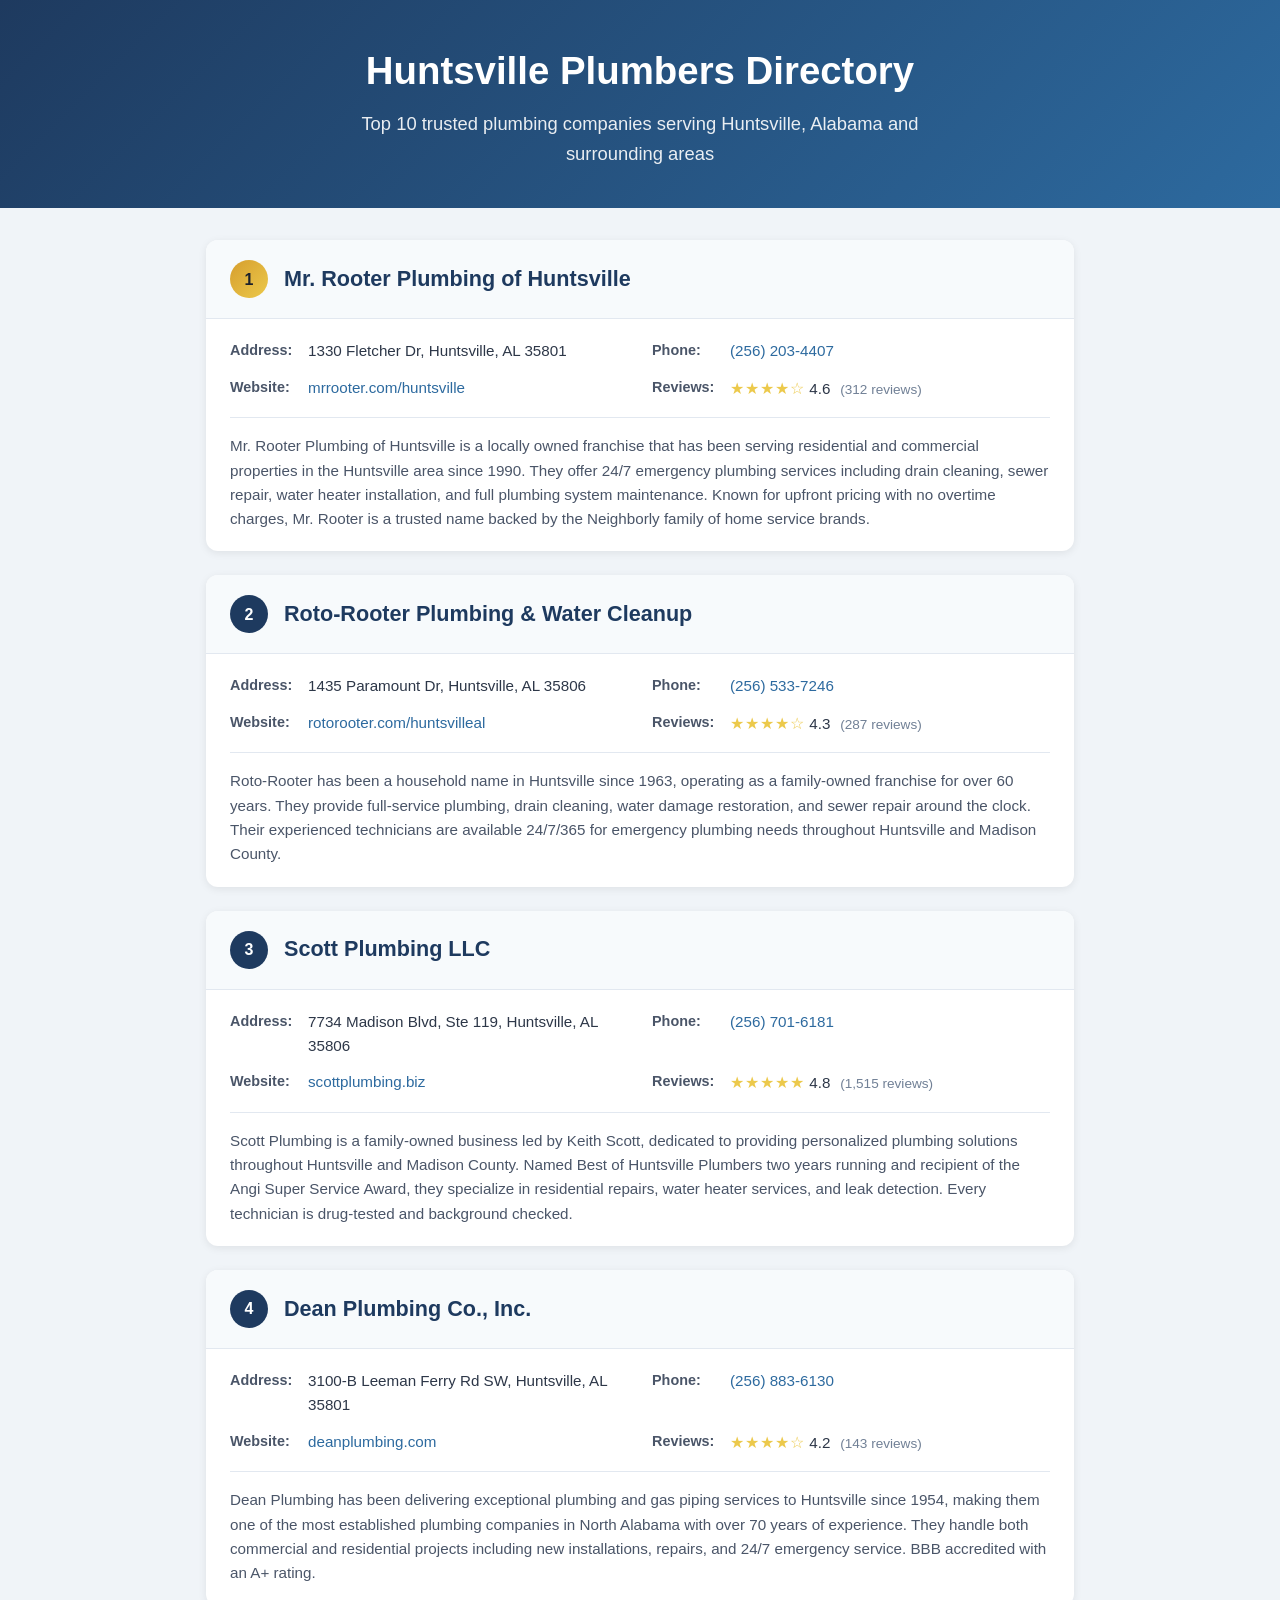
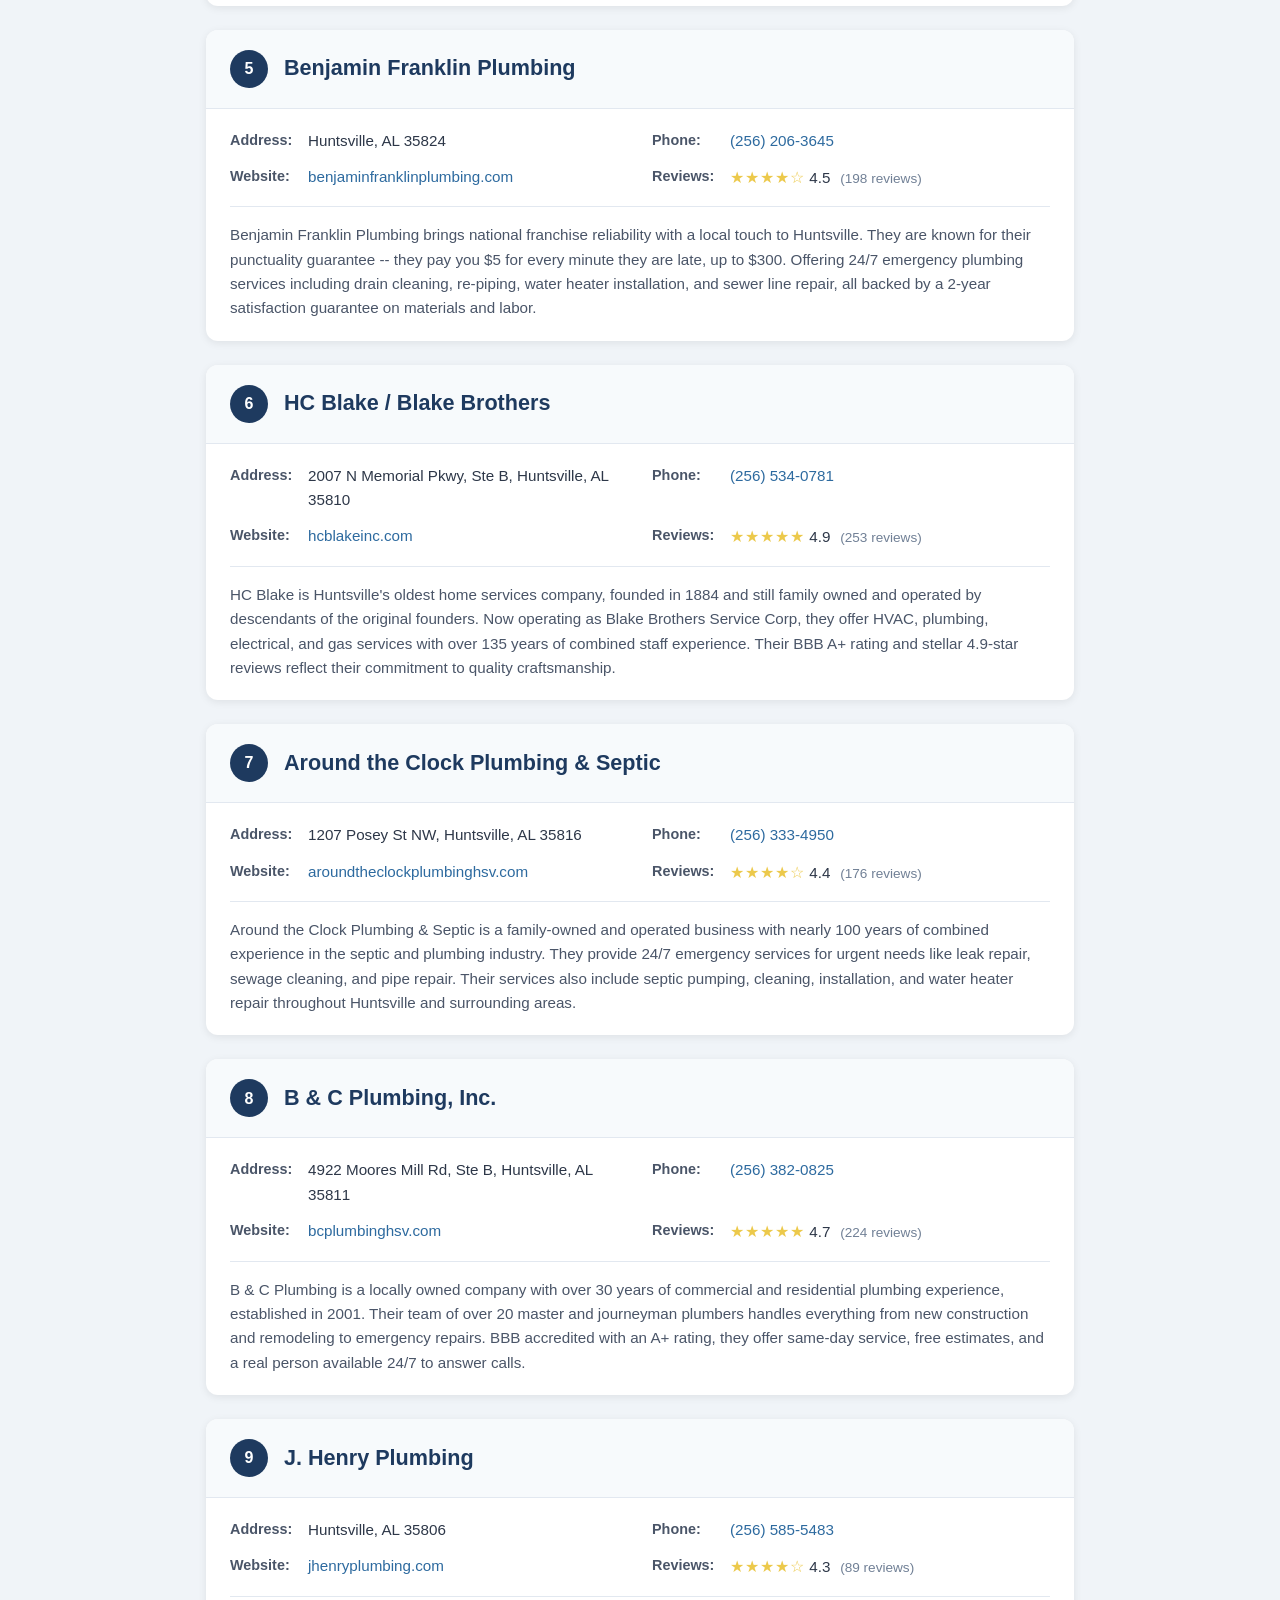
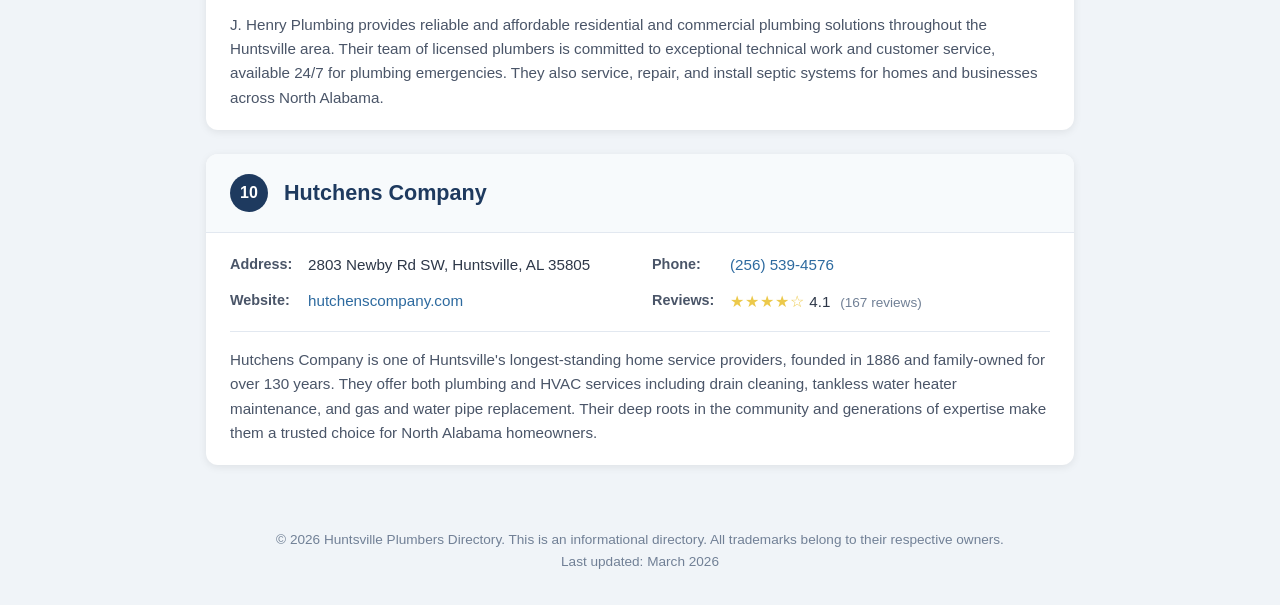
==== index.html @ 03a11c1e "Add Huntsville Plumbers Directory with top 10 companies Single-page directory featuring 10 plumbing " ====
<!DOCTYPE html>
<html lang="en">
<head>
    <meta charset="UTF-8">
    <meta name="viewport" content="width=device-width, initial-scale=1.0">
    <title>Top 10 Plumbers in Huntsville, AL | Huntsville Plumbers Directory</title>
    <meta name="description" content="Find the best plumbers in Huntsville, Alabama. Compare top-rated plumbing companies with reviews, phone numbers, and addresses.">
    <style>
        * {
            margin: 0;
            padding: 0;
            box-sizing: border-box;
        }

        body {
            font-family: 'Segoe UI', Tahoma, Geneva, Verdana, sans-serif;
            background-color: #f0f4f8;
            color: #1a202c;
            line-height: 1.6;
        }

        header {
            background: linear-gradient(135deg, #1e3a5f 0%, #2d6a9f 100%);
            color: white;
            padding: 2.5rem 1rem;
            text-align: center;
        }

        header h1 {
            font-size: 2.4rem;
            margin-bottom: 0.5rem;
        }

        header p {
            font-size: 1.15rem;
            opacity: 0.9;
            max-width: 600px;
            margin: 0 auto;
        }

        .container {
            max-width: 900px;
            margin: 2rem auto;
            padding: 0 1rem;
        }

        .company-card {
            background: white;
            border-radius: 12px;
            box-shadow: 0 2px 8px rgba(0,0,0,0.08);
            margin-bottom: 1.5rem;
            overflow: hidden;
            transition: box-shadow 0.2s;
        }

        .company-card:hover {
            box-shadow: 0 4px 16px rgba(0,0,0,0.14);
        }

        .card-header {
            display: flex;
            align-items: center;
            padding: 1.25rem 1.5rem;
            background: #f7fafc;
            border-bottom: 1px solid #e2e8f0;
        }

        .rank {
            background: #1e3a5f;
            color: white;
            width: 38px;
            height: 38px;
            border-radius: 50%;
            display: flex;
            align-items: center;
            justify-content: center;
            font-weight: 700;
            font-size: 1rem;
            margin-right: 1rem;
            flex-shrink: 0;
        }

        .rank.top {
            background: linear-gradient(135deg, #d69e2e, #ecc94b);
            color: #1a202c;
        }

        .card-header h2 {
            font-size: 1.35rem;
            color: #1e3a5f;
        }

        .card-body {
            padding: 1.25rem 1.5rem;
        }

        .info-grid {
            display: grid;
            grid-template-columns: 1fr 1fr;
            gap: 0.75rem 1.5rem;
            margin-bottom: 1rem;
        }

        .info-item {
            display: flex;
            align-items: flex-start;
            gap: 0.5rem;
        }

        .info-item .label {
            font-weight: 600;
            color: #4a5568;
            min-width: 70px;
            font-size: 0.9rem;
        }

        .info-item .value {
            font-size: 0.95rem;
            color: #2d3748;
        }

        .info-item .value a {
            color: #2d6a9f;
            text-decoration: none;
        }

        .info-item .value a:hover {
            text-decoration: underline;
        }

        .stars {
            color: #ecc94b;
            font-size: 1rem;
            letter-spacing: 1px;
        }

        .review-count {
            color: #718096;
            font-size: 0.85rem;
            margin-left: 0.35rem;
        }

        .description {
            color: #4a5568;
            font-size: 0.95rem;
            border-top: 1px solid #e2e8f0;
            padding-top: 1rem;
            margin-top: 0.5rem;
        }

        footer {
            text-align: center;
            padding: 2rem 1rem;
            color: #718096;
            font-size: 0.85rem;
        }

        @media (max-width: 640px) {
            header h1 {
                font-size: 1.6rem;
            }

            .info-grid {
                grid-template-columns: 1fr;
            }

            .card-header h2 {
                font-size: 1.1rem;
            }
        }
    </style>
</head>
<body>

<header>
    <h1>Huntsville Plumbers Directory</h1>
    <p>Top 10 trusted plumbing companies serving Huntsville, Alabama and surrounding areas</p>
</header>

<div class="container">

    <!-- 1. Mr. Rooter Plumbing -->
    <div class="company-card">
        <div class="card-header">
            <div class="rank top">1</div>
            <h2>Mr. Rooter Plumbing of Huntsville</h2>
        </div>
        <div class="card-body">
            <div class="info-grid">
                <div class="info-item">
                    <span class="label">Address:</span>
                    <span class="value">1330 Fletcher Dr, Huntsville, AL 35801</span>
                </div>
                <div class="info-item">
                    <span class="label">Phone:</span>
                    <span class="value"><a href="tel:+12562034407">(256) 203-4407</a></span>
                </div>
                <div class="info-item">
                    <span class="label">Website:</span>
                    <span class="value"><a href="https://www.mrrooter.com/huntsville/" target="_blank" rel="noopener">mrrooter.com/huntsville</a></span>
                </div>
                <div class="info-item">
                    <span class="label">Reviews:</span>
                    <span class="value">
                        <span class="stars">&#9733;&#9733;&#9733;&#9733;&#9734;</span> 4.6
                        <span class="review-count">(312 reviews)</span>
                    </span>
                </div>
            </div>
            <p class="description">Mr. Rooter Plumbing of Huntsville is a locally owned franchise that has been serving residential and commercial properties in the Huntsville area since 1990. They offer 24/7 emergency plumbing services including drain cleaning, sewer repair, water heater installation, and full plumbing system maintenance. Known for upfront pricing with no overtime charges, Mr. Rooter is a trusted name backed by the Neighborly family of home service brands.</p>
        </div>
    </div>

    <!-- 2. Roto-Rooter -->
    <div class="company-card">
        <div class="card-header">
            <div class="rank">2</div>
            <h2>Roto-Rooter Plumbing &amp; Water Cleanup</h2>
        </div>
        <div class="card-body">
            <div class="info-grid">
                <div class="info-item">
                    <span class="label">Address:</span>
                    <span class="value">1435 Paramount Dr, Huntsville, AL 35806</span>
                </div>
                <div class="info-item">
                    <span class="label">Phone:</span>
                    <span class="value"><a href="tel:+12565337246">(256) 533-7246</a></span>
                </div>
                <div class="info-item">
                    <span class="label">Website:</span>
                    <span class="value"><a href="https://www.rotorooter.com/huntsvilleal/" target="_blank" rel="noopener">rotorooter.com/huntsvilleal</a></span>
                </div>
                <div class="info-item">
                    <span class="label">Reviews:</span>
                    <span class="value">
                        <span class="stars">&#9733;&#9733;&#9733;&#9733;&#9734;</span> 4.3
                        <span class="review-count">(287 reviews)</span>
                    </span>
                </div>
            </div>
            <p class="description">Roto-Rooter has been a household name in Huntsville since 1963, operating as a family-owned franchise for over 60 years. They provide full-service plumbing, drain cleaning, water damage restoration, and sewer repair around the clock. Their experienced technicians are available 24/7/365 for emergency plumbing needs throughout Huntsville and Madison County.</p>
        </div>
    </div>

    <!-- 3. Scott Plumbing -->
    <div class="company-card">
        <div class="card-header">
            <div class="rank">3</div>
            <h2>Scott Plumbing LLC</h2>
        </div>
        <div class="card-body">
            <div class="info-grid">
                <div class="info-item">
                    <span class="label">Address:</span>
                    <span class="value">7734 Madison Blvd, Ste 119, Huntsville, AL 35806</span>
                </div>
                <div class="info-item">
                    <span class="label">Phone:</span>
                    <span class="value"><a href="tel:+12567016181">(256) 701-6181</a></span>
                </div>
                <div class="info-item">
                    <span class="label">Website:</span>
                    <span class="value"><a href="https://scottplumbing.biz/" target="_blank" rel="noopener">scottplumbing.biz</a></span>
                </div>
                <div class="info-item">
                    <span class="label">Reviews:</span>
                    <span class="value">
                        <span class="stars">&#9733;&#9733;&#9733;&#9733;&#9733;</span> 4.8
                        <span class="review-count">(1,515 reviews)</span>
                    </span>
                </div>
            </div>
            <p class="description">Scott Plumbing is a family-owned business led by Keith Scott, dedicated to providing personalized plumbing solutions throughout Huntsville and Madison County. Named Best of Huntsville Plumbers two years running and recipient of the Angi Super Service Award, they specialize in residential repairs, water heater services, and leak detection. Every technician is drug-tested and background checked.</p>
        </div>
    </div>

    <!-- 4. Dean Plumbing -->
    <div class="company-card">
        <div class="card-header">
            <div class="rank">4</div>
            <h2>Dean Plumbing Co., Inc.</h2>
        </div>
        <div class="card-body">
            <div class="info-grid">
                <div class="info-item">
                    <span class="label">Address:</span>
                    <span class="value">3100-B Leeman Ferry Rd SW, Huntsville, AL 35801</span>
                </div>
                <div class="info-item">
                    <span class="label">Phone:</span>
                    <span class="value"><a href="tel:+12568836130">(256) 883-6130</a></span>
                </div>
                <div class="info-item">
                    <span class="label">Website:</span>
                    <span class="value"><a href="https://www.deanplumbing.com/" target="_blank" rel="noopener">deanplumbing.com</a></span>
                </div>
                <div class="info-item">
                    <span class="label">Reviews:</span>
                    <span class="value">
                        <span class="stars">&#9733;&#9733;&#9733;&#9733;&#9734;</span> 4.2
                        <span class="review-count">(143 reviews)</span>
                    </span>
                </div>
            </div>
            <p class="description">Dean Plumbing has been delivering exceptional plumbing and gas piping services to Huntsville since 1954, making them one of the most established plumbing companies in North Alabama with over 70 years of experience. They handle both commercial and residential projects including new installations, repairs, and 24/7 emergency service. BBB accredited with an A+ rating.</p>
        </div>
    </div>

    <!-- 5. Benjamin Franklin Plumbing -->
    <div class="company-card">
        <div class="card-header">
            <div class="rank">5</div>
            <h2>Benjamin Franklin Plumbing</h2>
        </div>
        <div class="card-body">
            <div class="info-grid">
                <div class="info-item">
                    <span class="label">Address:</span>
                    <span class="value">Huntsville, AL 35824</span>
                </div>
                <div class="info-item">
                    <span class="label">Phone:</span>
                    <span class="value"><a href="tel:+12562063645">(256) 206-3645</a></span>
                </div>
                <div class="info-item">
                    <span class="label">Website:</span>
                    <span class="value"><a href="https://www.benjaminfranklinplumbing.com/" target="_blank" rel="noopener">benjaminfranklinplumbing.com</a></span>
                </div>
                <div class="info-item">
                    <span class="label">Reviews:</span>
                    <span class="value">
                        <span class="stars">&#9733;&#9733;&#9733;&#9733;&#9734;</span> 4.5
                        <span class="review-count">(198 reviews)</span>
                    </span>
                </div>
            </div>
            <p class="description">Benjamin Franklin Plumbing brings national franchise reliability with a local touch to Huntsville. They are known for their punctuality guarantee -- they pay you $5 for every minute they are late, up to $300. Offering 24/7 emergency plumbing services including drain cleaning, re-piping, water heater installation, and sewer line repair, all backed by a 2-year satisfaction guarantee on materials and labor.</p>
        </div>
    </div>

    <!-- 6. HC Blake / Blake Brothers -->
    <div class="company-card">
        <div class="card-header">
            <div class="rank">6</div>
            <h2>HC Blake / Blake Brothers</h2>
        </div>
        <div class="card-body">
            <div class="info-grid">
                <div class="info-item">
                    <span class="label">Address:</span>
                    <span class="value">2007 N Memorial Pkwy, Ste B, Huntsville, AL 35810</span>
                </div>
                <div class="info-item">
                    <span class="label">Phone:</span>
                    <span class="value"><a href="tel:+12565340781">(256) 534-0781</a></span>
                </div>
                <div class="info-item">
                    <span class="label">Website:</span>
                    <span class="value"><a href="https://hcblakeinc.com/" target="_blank" rel="noopener">hcblakeinc.com</a></span>
                </div>
                <div class="info-item">
                    <span class="label">Reviews:</span>
                    <span class="value">
                        <span class="stars">&#9733;&#9733;&#9733;&#9733;&#9733;</span> 4.9
                        <span class="review-count">(253 reviews)</span>
                    </span>
                </div>
            </div>
            <p class="description">HC Blake is Huntsville's oldest home services company, founded in 1884 and still family owned and operated by descendants of the original founders. Now operating as Blake Brothers Service Corp, they offer HVAC, plumbing, electrical, and gas services with over 135 years of combined staff experience. Their BBB A+ rating and stellar 4.9-star reviews reflect their commitment to quality craftsmanship.</p>
        </div>
    </div>

    <!-- 7. Around the Clock Plumbing -->
    <div class="company-card">
        <div class="card-header">
            <div class="rank">7</div>
            <h2>Around the Clock Plumbing &amp; Septic</h2>
        </div>
        <div class="card-body">
            <div class="info-grid">
                <div class="info-item">
                    <span class="label">Address:</span>
                    <span class="value">1207 Posey St NW, Huntsville, AL 35816</span>
                </div>
                <div class="info-item">
                    <span class="label">Phone:</span>
                    <span class="value"><a href="tel:+12563334950">(256) 333-4950</a></span>
                </div>
                <div class="info-item">
                    <span class="label">Website:</span>
                    <span class="value"><a href="https://aroundtheclockplumbinghsv.com/" target="_blank" rel="noopener">aroundtheclockplumbinghsv.com</a></span>
                </div>
                <div class="info-item">
                    <span class="label">Reviews:</span>
                    <span class="value">
                        <span class="stars">&#9733;&#9733;&#9733;&#9733;&#9734;</span> 4.4
                        <span class="review-count">(176 reviews)</span>
                    </span>
                </div>
            </div>
            <p class="description">Around the Clock Plumbing &amp; Septic is a family-owned and operated business with nearly 100 years of combined experience in the septic and plumbing industry. They provide 24/7 emergency services for urgent needs like leak repair, sewage cleaning, and pipe repair. Their services also include septic pumping, cleaning, installation, and water heater repair throughout Huntsville and surrounding areas.</p>
        </div>
    </div>

    <!-- 8. B & C Plumbing -->
    <div class="company-card">
        <div class="card-header">
            <div class="rank">8</div>
            <h2>B &amp; C Plumbing, Inc.</h2>
        </div>
        <div class="card-body">
            <div class="info-grid">
                <div class="info-item">
                    <span class="label">Address:</span>
                    <span class="value">4922 Moores Mill Rd, Ste B, Huntsville, AL 35811</span>
                </div>
                <div class="info-item">
                    <span class="label">Phone:</span>
                    <span class="value"><a href="tel:+12563820825">(256) 382-0825</a></span>
                </div>
                <div class="info-item">
                    <span class="label">Website:</span>
                    <span class="value"><a href="https://bcplumbinghsv.com/" target="_blank" rel="noopener">bcplumbinghsv.com</a></span>
                </div>
                <div class="info-item">
                    <span class="label">Reviews:</span>
                    <span class="value">
                        <span class="stars">&#9733;&#9733;&#9733;&#9733;&#9733;</span> 4.7
                        <span class="review-count">(224 reviews)</span>
                    </span>
                </div>
            </div>
            <p class="description">B &amp; C Plumbing is a locally owned company with over 30 years of commercial and residential plumbing experience, established in 2001. Their team of over 20 master and journeyman plumbers handles everything from new construction and remodeling to emergency repairs. BBB accredited with an A+ rating, they offer same-day service, free estimates, and a real person available 24/7 to answer calls.</p>
        </div>
    </div>

    <!-- 9. J. Henry Plumbing -->
    <div class="company-card">
        <div class="card-header">
            <div class="rank">9</div>
            <h2>J. Henry Plumbing</h2>
        </div>
        <div class="card-body">
            <div class="info-grid">
                <div class="info-item">
                    <span class="label">Address:</span>
                    <span class="value">Huntsville, AL 35806</span>
                </div>
                <div class="info-item">
                    <span class="label">Phone:</span>
                    <span class="value"><a href="tel:+12565855483">(256) 585-5483</a></span>
                </div>
                <div class="info-item">
                    <span class="label">Website:</span>
                    <span class="value"><a href="https://www.jhenryplumbing.com/" target="_blank" rel="noopener">jhenryplumbing.com</a></span>
                </div>
                <div class="info-item">
                    <span class="label">Reviews:</span>
                    <span class="value">
                        <span class="stars">&#9733;&#9733;&#9733;&#9733;&#9734;</span> 4.3
                        <span class="review-count">(89 reviews)</span>
                    </span>
                </div>
            </div>
            <p class="description">J. Henry Plumbing provides reliable and affordable residential and commercial plumbing solutions throughout the Huntsville area. Their team of licensed plumbers is committed to exceptional technical work and customer service, available 24/7 for plumbing emergencies. They also service, repair, and install septic systems for homes and businesses across North Alabama.</p>
        </div>
    </div>

    <!-- 10. Hutchens Plumbing -->
    <div class="company-card">
        <div class="card-header">
            <div class="rank">10</div>
            <h2>Hutchens Company</h2>
        </div>
        <div class="card-body">
            <div class="info-grid">
                <div class="info-item">
                    <span class="label">Address:</span>
                    <span class="value">2803 Newby Rd SW, Huntsville, AL 35805</span>
                </div>
                <div class="info-item">
                    <span class="label">Phone:</span>
                    <span class="value"><a href="tel:+12565394576">(256) 539-4576</a></span>
                </div>
                <div class="info-item">
                    <span class="label">Website:</span>
                    <span class="value"><a href="https://www.hutchenscompany.com/" target="_blank" rel="noopener">hutchenscompany.com</a></span>
                </div>
                <div class="info-item">
                    <span class="label">Reviews:</span>
                    <span class="value">
                        <span class="stars">&#9733;&#9733;&#9733;&#9733;&#9734;</span> 4.1
                        <span class="review-count">(167 reviews)</span>
                    </span>
                </div>
            </div>
            <p class="description">Hutchens Company is one of Huntsville's longest-standing home service providers, founded in 1886 and family-owned for over 130 years. They offer both plumbing and HVAC services including drain cleaning, tankless water heater maintenance, and gas and water pipe replacement. Their deep roots in the community and generations of expertise make them a trusted choice for North Alabama homeowners.</p>
        </div>
    </div>

</div>

<footer>
    <p>&copy; 2026 Huntsville Plumbers Directory. This is an informational directory. All trademarks belong to their respective owners.</p>
    <p>Last updated: March 2026</p>
</footer>

</body>
</html>
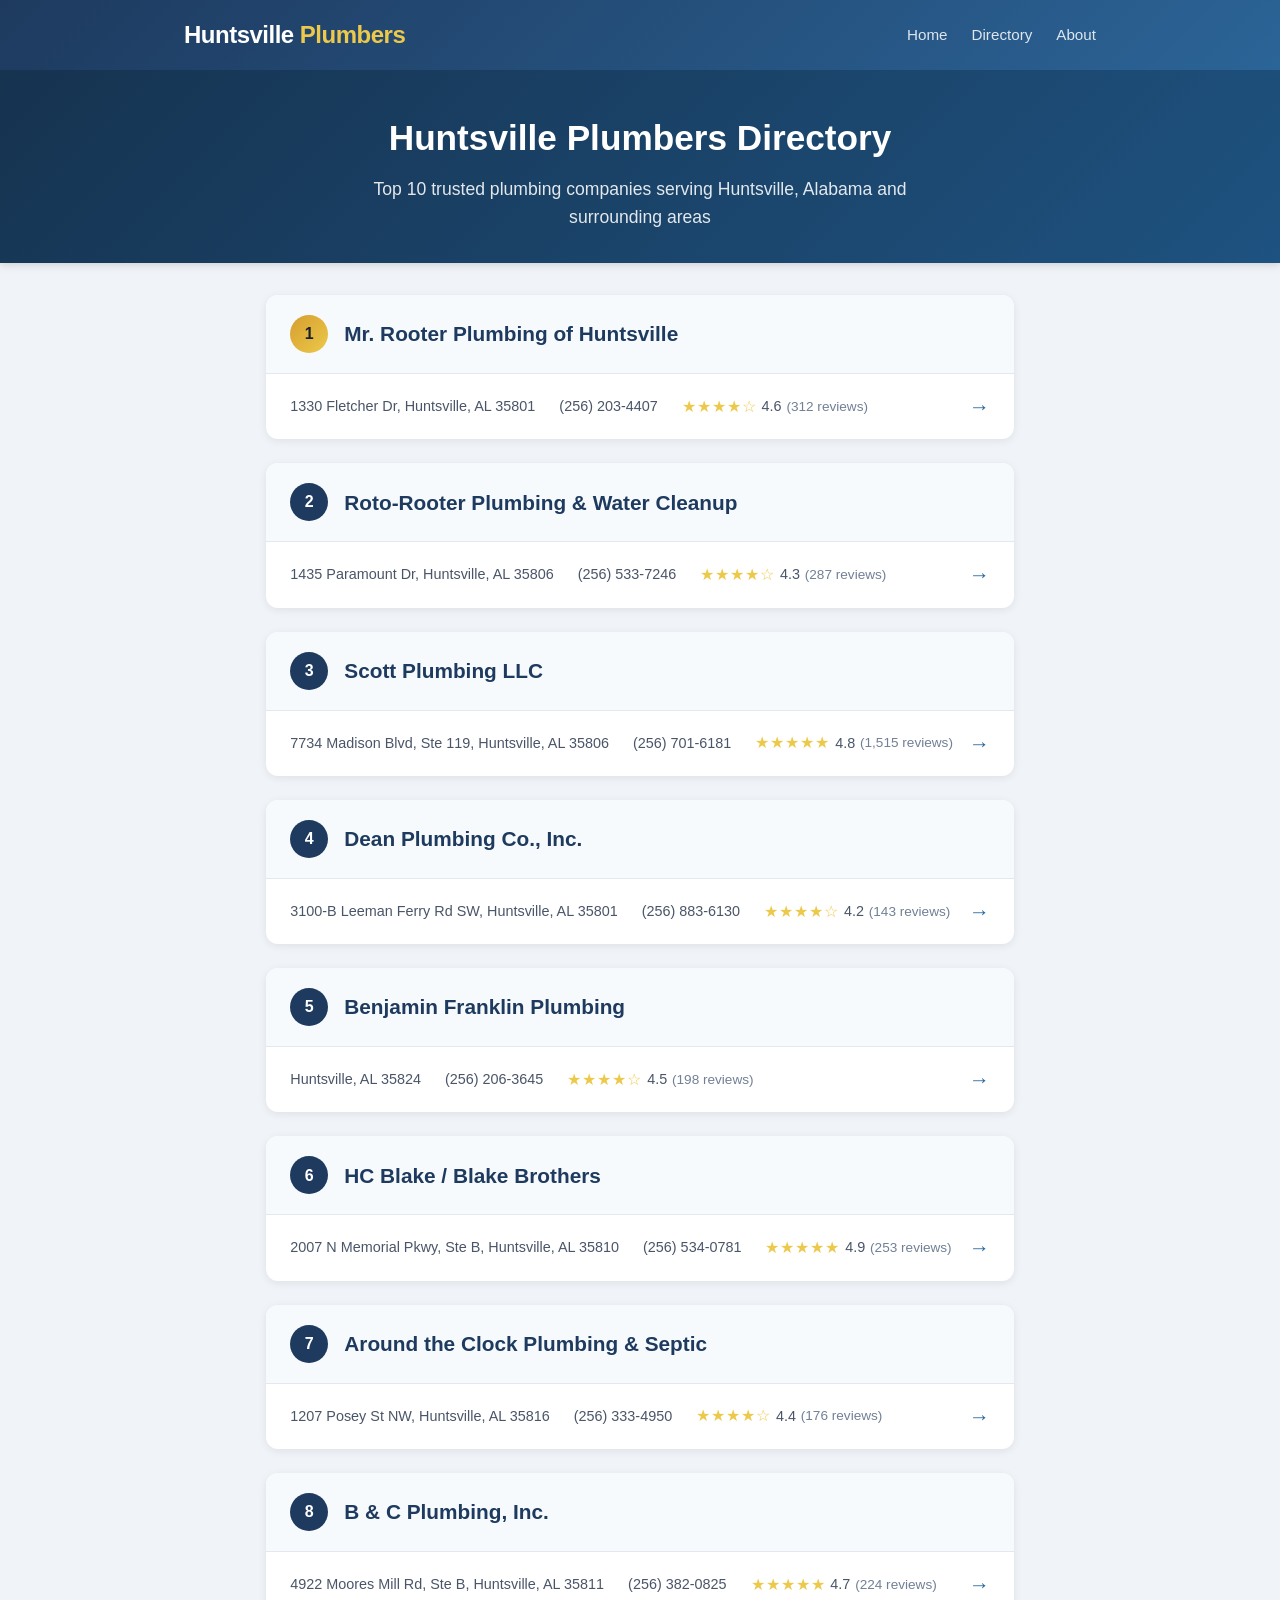
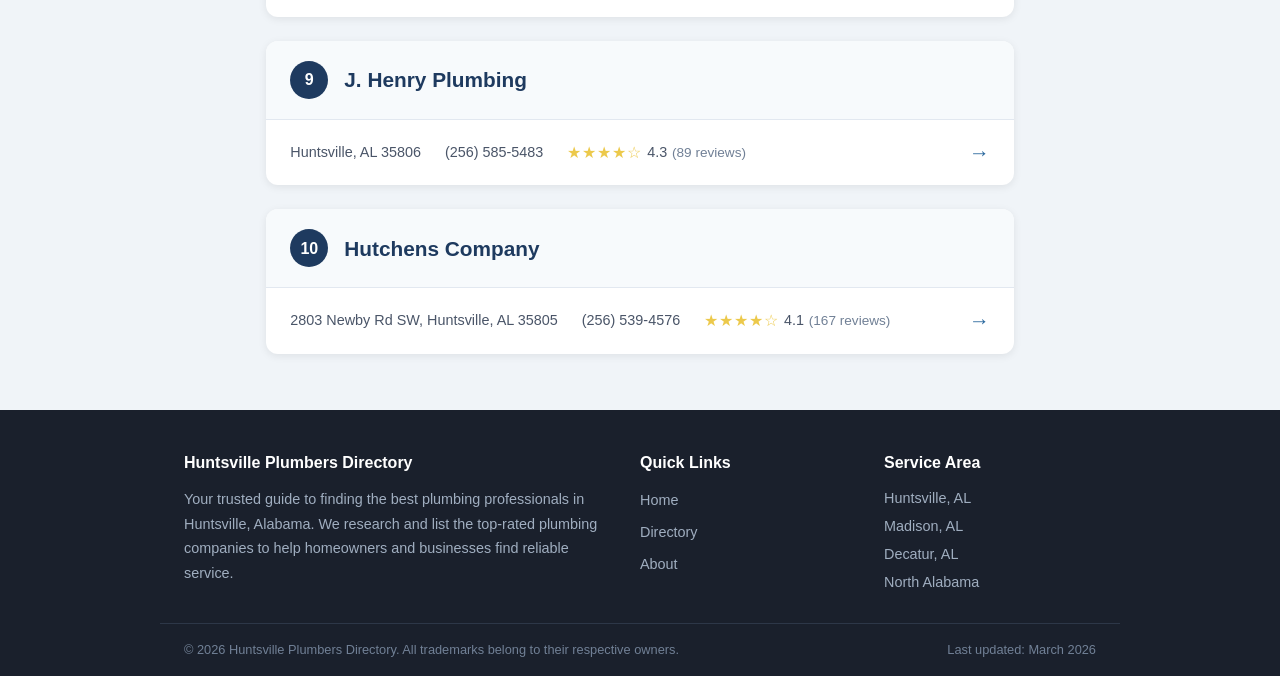
==== commit 4fb5e143: "Rebuild as multi-page site with header, footer, and detail pages - Extracted shared styles to styles" ====
--- a/index.html
+++ b/index.html
@@ -5,505 +5,235 @@
     <meta name="viewport" content="width=device-width, initial-scale=1.0">
     <title>Top 10 Plumbers in Huntsville, AL | Huntsville Plumbers Directory</title>
     <meta name="description" content="Find the best plumbers in Huntsville, Alabama. Compare top-rated plumbing companies with reviews, phone numbers, and addresses.">
-    <style>
-        * {
-            margin: 0;
-            padding: 0;
-            box-sizing: border-box;
-        }
-
-        body {
-            font-family: 'Segoe UI', Tahoma, Geneva, Verdana, sans-serif;
-            background-color: #f0f4f8;
-            color: #1a202c;
-            line-height: 1.6;
-        }
-
-        header {
-            background: linear-gradient(135deg, #1e3a5f 0%, #2d6a9f 100%);
-            color: white;
-            padding: 2.5rem 1rem;
-            text-align: center;
-        }
-
-        header h1 {
-            font-size: 2.4rem;
-            margin-bottom: 0.5rem;
-        }
-
-        header p {
-            font-size: 1.15rem;
-            opacity: 0.9;
-            max-width: 600px;
-            margin: 0 auto;
-        }
-
-        .container {
-            max-width: 900px;
-            margin: 2rem auto;
-            padding: 0 1rem;
-        }
-
-        .company-card {
-            background: white;
-            border-radius: 12px;
-            box-shadow: 0 2px 8px rgba(0,0,0,0.08);
-            margin-bottom: 1.5rem;
-            overflow: hidden;
-            transition: box-shadow 0.2s;
-        }
-
-        .company-card:hover {
-            box-shadow: 0 4px 16px rgba(0,0,0,0.14);
-        }
-
-        .card-header {
-            display: flex;
-            align-items: center;
-            padding: 1.25rem 1.5rem;
-            background: #f7fafc;
-            border-bottom: 1px solid #e2e8f0;
-        }
-
-        .rank {
-            background: #1e3a5f;
-            color: white;
-            width: 38px;
-            height: 38px;
-            border-radius: 50%;
-            display: flex;
-            align-items: center;
-            justify-content: center;
-            font-weight: 700;
-            font-size: 1rem;
-            margin-right: 1rem;
-            flex-shrink: 0;
-        }
-
-        .rank.top {
-            background: linear-gradient(135deg, #d69e2e, #ecc94b);
-            color: #1a202c;
-        }
-
-        .card-header h2 {
-            font-size: 1.35rem;
-            color: #1e3a5f;
-        }
-
-        .card-body {
-            padding: 1.25rem 1.5rem;
-        }
-
-        .info-grid {
-            display: grid;
-            grid-template-columns: 1fr 1fr;
-            gap: 0.75rem 1.5rem;
-            margin-bottom: 1rem;
-        }
-
-        .info-item {
-            display: flex;
-            align-items: flex-start;
-            gap: 0.5rem;
-        }
-
-        .info-item .label {
-            font-weight: 600;
-            color: #4a5568;
-            min-width: 70px;
-            font-size: 0.9rem;
-        }
-
-        .info-item .value {
-            font-size: 0.95rem;
-            color: #2d3748;
-        }
-
-        .info-item .value a {
-            color: #2d6a9f;
-            text-decoration: none;
-        }
-
-        .info-item .value a:hover {
-            text-decoration: underline;
-        }
-
-        .stars {
-            color: #ecc94b;
-            font-size: 1rem;
-            letter-spacing: 1px;
-        }
-
-        .review-count {
-            color: #718096;
-            font-size: 0.85rem;
-            margin-left: 0.35rem;
-        }
-
-        .description {
-            color: #4a5568;
-            font-size: 0.95rem;
-            border-top: 1px solid #e2e8f0;
-            padding-top: 1rem;
-            margin-top: 0.5rem;
-        }
-
-        footer {
-            text-align: center;
-            padding: 2rem 1rem;
-            color: #718096;
-            font-size: 0.85rem;
-        }
-
-        @media (max-width: 640px) {
-            header h1 {
-                font-size: 1.6rem;
-            }
-
-            .info-grid {
-                grid-template-columns: 1fr;
-            }
-
-            .card-header h2 {
-                font-size: 1.1rem;
-            }
-        }
-    </style>
+    <link rel="stylesheet" href="styles.css">
 </head>
 <body>
 
-<header>
-    <h1>Huntsville Plumbers Directory</h1>
-    <p>Top 10 trusted plumbing companies serving Huntsville, Alabama and surrounding areas</p>
+<header class="site-header">
+    <div class="header-top">
+        <div class="header-logo"><a href="/">Huntsville <span>Plumbers</span></a></div>
+        <nav class="header-nav">
+            <a href="/">Home</a>
+            <a href="#directory">Directory</a>
+            <a href="#about">About</a>
+        </nav>
+    </div>
+    <div class="hero">
+        <h1>Huntsville Plumbers Directory</h1>
+        <p>Top 10 trusted plumbing companies serving Huntsville, Alabama and surrounding areas</p>
+    </div>
 </header>
 
-<div class="container">
+<div class="container" id="directory">
 
     <!-- 1. Mr. Rooter Plumbing -->
     <div class="company-card">
-        <div class="card-header">
-            <div class="rank top">1</div>
-            <h2>Mr. Rooter Plumbing of Huntsville</h2>
+        <a href="companies/mr-rooter.html" class="card-link">
+            <div class="card-header">
+                <div class="rank top">1</div>
+                <h2>Mr. Rooter Plumbing of Huntsville</h2>
+            </div>
+            <div class="card-summary">
+                <div class="card-meta">
+                    <span>1330 Fletcher Dr, Huntsville, AL 35801</span>
+                    <span>(256) 203-4407</span>
+                    <span><span class="stars">&#9733;&#9733;&#9733;&#9733;&#9734;</span> 4.6 <span class="review-count">(312 reviews)</span></span>
+                </div>
+                <span class="card-arrow">&rarr;</span>
+            </div>
+        </a>
+    </div>
+
+    <!-- 2. Roto-Rooter -->
+    <div class="company-card">
+        <a href="companies/roto-rooter.html" class="card-link">
+            <div class="card-header">
+                <div class="rank">2</div>
+                <h2>Roto-Rooter Plumbing &amp; Water Cleanup</h2>
+            </div>
+            <div class="card-summary">
+                <div class="card-meta">
+                    <span>1435 Paramount Dr, Huntsville, AL 35806</span>
+                    <span>(256) 533-7246</span>
+                    <span><span class="stars">&#9733;&#9733;&#9733;&#9733;&#9734;</span> 4.3 <span class="review-count">(287 reviews)</span></span>
+                </div>
+                <span class="card-arrow">&rarr;</span>
+            </div>
+        </a>
+    </div>
+
+    <!-- 3. Scott Plumbing -->
+    <div class="company-card">
+        <a href="companies/scott-plumbing.html" class="card-link">
+            <div class="card-header">
+                <div class="rank">3</div>
+                <h2>Scott Plumbing LLC</h2>
+            </div>
+            <div class="card-summary">
+                <div class="card-meta">
+                    <span>7734 Madison Blvd, Ste 119, Huntsville, AL 35806</span>
+                    <span>(256) 701-6181</span>
+                    <span><span class="stars">&#9733;&#9733;&#9733;&#9733;&#9733;</span> 4.8 <span class="review-count">(1,515 reviews)</span></span>
+                </div>
+                <span class="card-arrow">&rarr;</span>
+            </div>
+        </a>
+    </div>
+
+    <!-- 4. Dean Plumbing -->
+    <div class="company-card">
+        <a href="companies/dean-plumbing.html" class="card-link">
+            <div class="card-header">
+                <div class="rank">4</div>
+                <h2>Dean Plumbing Co., Inc.</h2>
+            </div>
+            <div class="card-summary">
+                <div class="card-meta">
+                    <span>3100-B Leeman Ferry Rd SW, Huntsville, AL 35801</span>
+                    <span>(256) 883-6130</span>
+                    <span><span class="stars">&#9733;&#9733;&#9733;&#9733;&#9734;</span> 4.2 <span class="review-count">(143 reviews)</span></span>
+                </div>
+                <span class="card-arrow">&rarr;</span>
+            </div>
+        </a>
+    </div>
+
+    <!-- 5. Benjamin Franklin Plumbing -->
+    <div class="company-card">
+        <a href="companies/benjamin-franklin.html" class="card-link">
+            <div class="card-header">
+                <div class="rank">5</div>
+                <h2>Benjamin Franklin Plumbing</h2>
+            </div>
+            <div class="card-summary">
+                <div class="card-meta">
+                    <span>Huntsville, AL 35824</span>
+                    <span>(256) 206-3645</span>
+                    <span><span class="stars">&#9733;&#9733;&#9733;&#9733;&#9734;</span> 4.5 <span class="review-count">(198 reviews)</span></span>
+                </div>
+                <span class="card-arrow">&rarr;</span>
+            </div>
+        </a>
+    </div>
+
+    <!-- 6. HC Blake / Blake Brothers -->
+    <div class="company-card">
+        <a href="companies/hc-blake.html" class="card-link">
+            <div class="card-header">
+                <div class="rank">6</div>
+                <h2>HC Blake / Blake Brothers</h2>
+            </div>
+            <div class="card-summary">
+                <div class="card-meta">
+                    <span>2007 N Memorial Pkwy, Ste B, Huntsville, AL 35810</span>
+                    <span>(256) 534-0781</span>
+                    <span><span class="stars">&#9733;&#9733;&#9733;&#9733;&#9733;</span> 4.9 <span class="review-count">(253 reviews)</span></span>
+                </div>
+                <span class="card-arrow">&rarr;</span>
+            </div>
+        </a>
+    </div>
+
+    <!-- 7. Around the Clock Plumbing -->
+    <div class="company-card">
+        <a href="companies/around-the-clock.html" class="card-link">
+            <div class="card-header">
+                <div class="rank">7</div>
+                <h2>Around the Clock Plumbing &amp; Septic</h2>
+            </div>
+            <div class="card-summary">
+                <div class="card-meta">
+                    <span>1207 Posey St NW, Huntsville, AL 35816</span>
+                    <span>(256) 333-4950</span>
+                    <span><span class="stars">&#9733;&#9733;&#9733;&#9733;&#9734;</span> 4.4 <span class="review-count">(176 reviews)</span></span>
+                </div>
+                <span class="card-arrow">&rarr;</span>
+            </div>
+        </a>
+    </div>
+
+    <!-- 8. B & C Plumbing -->
+    <div class="company-card">
+        <a href="companies/b-and-c-plumbing.html" class="card-link">
+            <div class="card-header">
+                <div class="rank">8</div>
+                <h2>B &amp; C Plumbing, Inc.</h2>
+            </div>
+            <div class="card-summary">
+                <div class="card-meta">
+                    <span>4922 Moores Mill Rd, Ste B, Huntsville, AL 35811</span>
+                    <span>(256) 382-0825</span>
+                    <span><span class="stars">&#9733;&#9733;&#9733;&#9733;&#9733;</span> 4.7 <span class="review-count">(224 reviews)</span></span>
+                </div>
+                <span class="card-arrow">&rarr;</span>
+            </div>
+        </a>
+    </div>
+
+    <!-- 9. J. Henry Plumbing -->
+    <div class="company-card">
+        <a href="companies/j-henry.html" class="card-link">
+            <div class="card-header">
+                <div class="rank">9</div>
+                <h2>J. Henry Plumbing</h2>
+            </div>
+            <div class="card-summary">
+                <div class="card-meta">
+                    <span>Huntsville, AL 35806</span>
+                    <span>(256) 585-5483</span>
+                    <span><span class="stars">&#9733;&#9733;&#9733;&#9733;&#9734;</span> 4.3 <span class="review-count">(89 reviews)</span></span>
+                </div>
+                <span class="card-arrow">&rarr;</span>
+            </div>
+        </a>
+    </div>
+
+    <!-- 10. Hutchens Company -->
+    <div class="company-card">
+        <a href="companies/hutchens.html" class="card-link">
+            <div class="card-header">
+                <div class="rank">10</div>
+                <h2>Hutchens Company</h2>
+            </div>
+            <div class="card-summary">
+                <div class="card-meta">
+                    <span>2803 Newby Rd SW, Huntsville, AL 35805</span>
+                    <span>(256) 539-4576</span>
+                    <span><span class="stars">&#9733;&#9733;&#9733;&#9733;&#9734;</span> 4.1 <span class="review-count">(167 reviews)</span></span>
+                </div>
+                <span class="card-arrow">&rarr;</span>
+            </div>
+        </a>
+    </div>
+
+</div>
+
+<footer class="site-footer" id="about">
+    <div class="footer-inner">
+        <div class="footer-about">
+            <h3>Huntsville Plumbers Directory</h3>
+            <p>Your trusted guide to finding the best plumbing professionals in Huntsville, Alabama. We research and list the top-rated plumbing companies to help homeowners and businesses find reliable service.</p>
         </div>
-        <div class="card-body">
-            <div class="info-grid">
-                <div class="info-item">
-                    <span class="label">Address:</span>
-                    <span class="value">1330 Fletcher Dr, Huntsville, AL 35801</span>
-                </div>
-                <div class="info-item">
-                    <span class="label">Phone:</span>
-                    <span class="value"><a href="tel:+12562034407">(256) 203-4407</a></span>
-                </div>
-                <div class="info-item">
-                    <span class="label">Website:</span>
-                    <span class="value"><a href="https://www.mrrooter.com/huntsville/" target="_blank" rel="noopener">mrrooter.com/huntsville</a></span>
-                </div>
-                <div class="info-item">
-                    <span class="label">Reviews:</span>
-                    <span class="value">
-                        <span class="stars">&#9733;&#9733;&#9733;&#9733;&#9734;</span> 4.6
-                        <span class="review-count">(312 reviews)</span>
-                    </span>
-                </div>
-            </div>
-            <p class="description">Mr. Rooter Plumbing of Huntsville is a locally owned franchise that has been serving residential and commercial properties in the Huntsville area since 1990. They offer 24/7 emergency plumbing services including drain cleaning, sewer repair, water heater installation, and full plumbing system maintenance. Known for upfront pricing with no overtime charges, Mr. Rooter is a trusted name backed by the Neighborly family of home service brands.</p>
+        <div class="footer-links">
+            <h3>Quick Links</h3>
+            <ul>
+                <li><a href="/">Home</a></li>
+                <li><a href="#directory">Directory</a></li>
+                <li><a href="#about">About</a></li>
+            </ul>
         </div>
-    </div>
-
-    <!-- 2. Roto-Rooter -->
-    <div class="company-card">
-        <div class="card-header">
-            <div class="rank">2</div>
-            <h2>Roto-Rooter Plumbing &amp; Water Cleanup</h2>
+        <div class="footer-contact">
+            <h3>Service Area</h3>
+            <p>Huntsville, AL</p>
+            <p>Madison, AL</p>
+            <p>Decatur, AL</p>
+            <p>North Alabama</p>
         </div>
-        <div class="card-body">
-            <div class="info-grid">
-                <div class="info-item">
-                    <span class="label">Address:</span>
-                    <span class="value">1435 Paramount Dr, Huntsville, AL 35806</span>
-                </div>
-                <div class="info-item">
-                    <span class="label">Phone:</span>
-                    <span class="value"><a href="tel:+12565337246">(256) 533-7246</a></span>
-                </div>
-                <div class="info-item">
-                    <span class="label">Website:</span>
-                    <span class="value"><a href="https://www.rotorooter.com/huntsvilleal/" target="_blank" rel="noopener">rotorooter.com/huntsvilleal</a></span>
-                </div>
-                <div class="info-item">
-                    <span class="label">Reviews:</span>
-                    <span class="value">
-                        <span class="stars">&#9733;&#9733;&#9733;&#9733;&#9734;</span> 4.3
-                        <span class="review-count">(287 reviews)</span>
-                    </span>
-                </div>
-            </div>
-            <p class="description">Roto-Rooter has been a household name in Huntsville since 1963, operating as a family-owned franchise for over 60 years. They provide full-service plumbing, drain cleaning, water damage restoration, and sewer repair around the clock. Their experienced technicians are available 24/7/365 for emergency plumbing needs throughout Huntsville and Madison County.</p>
-        </div>
-    </div>
-
-    <!-- 3. Scott Plumbing -->
-    <div class="company-card">
-        <div class="card-header">
-            <div class="rank">3</div>
-            <h2>Scott Plumbing LLC</h2>
-        </div>
-        <div class="card-body">
-            <div class="info-grid">
-                <div class="info-item">
-                    <span class="label">Address:</span>
-                    <span class="value">7734 Madison Blvd, Ste 119, Huntsville, AL 35806</span>
-                </div>
-                <div class="info-item">
-                    <span class="label">Phone:</span>
-                    <span class="value"><a href="tel:+12567016181">(256) 701-6181</a></span>
-                </div>
-                <div class="info-item">
-                    <span class="label">Website:</span>
-                    <span class="value"><a href="https://scottplumbing.biz/" target="_blank" rel="noopener">scottplumbing.biz</a></span>
-                </div>
-                <div class="info-item">
-                    <span class="label">Reviews:</span>
-                    <span class="value">
-                        <span class="stars">&#9733;&#9733;&#9733;&#9733;&#9733;</span> 4.8
-                        <span class="review-count">(1,515 reviews)</span>
-                    </span>
-                </div>
-            </div>
-            <p class="description">Scott Plumbing is a family-owned business led by Keith Scott, dedicated to providing personalized plumbing solutions throughout Huntsville and Madison County. Named Best of Huntsville Plumbers two years running and recipient of the Angi Super Service Award, they specialize in residential repairs, water heater services, and leak detection. Every technician is drug-tested and background checked.</p>
-        </div>
-    </div>
-
-    <!-- 4. Dean Plumbing -->
-    <div class="company-card">
-        <div class="card-header">
-            <div class="rank">4</div>
-            <h2>Dean Plumbing Co., Inc.</h2>
-        </div>
-        <div class="card-body">
-            <div class="info-grid">
-                <div class="info-item">
-                    <span class="label">Address:</span>
-                    <span class="value">3100-B Leeman Ferry Rd SW, Huntsville, AL 35801</span>
-                </div>
-                <div class="info-item">
-                    <span class="label">Phone:</span>
-                    <span class="value"><a href="tel:+12568836130">(256) 883-6130</a></span>
-                </div>
-                <div class="info-item">
-                    <span class="label">Website:</span>
-                    <span class="value"><a href="https://www.deanplumbing.com/" target="_blank" rel="noopener">deanplumbing.com</a></span>
-                </div>
-                <div class="info-item">
-                    <span class="label">Reviews:</span>
-                    <span class="value">
-                        <span class="stars">&#9733;&#9733;&#9733;&#9733;&#9734;</span> 4.2
-                        <span class="review-count">(143 reviews)</span>
-                    </span>
-                </div>
-            </div>
-            <p class="description">Dean Plumbing has been delivering exceptional plumbing and gas piping services to Huntsville since 1954, making them one of the most established plumbing companies in North Alabama with over 70 years of experience. They handle both commercial and residential projects including new installations, repairs, and 24/7 emergency service. BBB accredited with an A+ rating.</p>
-        </div>
-    </div>
-
-    <!-- 5. Benjamin Franklin Plumbing -->
-    <div class="company-card">
-        <div class="card-header">
-            <div class="rank">5</div>
-            <h2>Benjamin Franklin Plumbing</h2>
-        </div>
-        <div class="card-body">
-            <div class="info-grid">
-                <div class="info-item">
-                    <span class="label">Address:</span>
-                    <span class="value">Huntsville, AL 35824</span>
-                </div>
-                <div class="info-item">
-                    <span class="label">Phone:</span>
-                    <span class="value"><a href="tel:+12562063645">(256) 206-3645</a></span>
-                </div>
-                <div class="info-item">
-                    <span class="label">Website:</span>
-                    <span class="value"><a href="https://www.benjaminfranklinplumbing.com/" target="_blank" rel="noopener">benjaminfranklinplumbing.com</a></span>
-                </div>
-                <div class="info-item">
-                    <span class="label">Reviews:</span>
-                    <span class="value">
-                        <span class="stars">&#9733;&#9733;&#9733;&#9733;&#9734;</span> 4.5
-                        <span class="review-count">(198 reviews)</span>
-                    </span>
-                </div>
-            </div>
-            <p class="description">Benjamin Franklin Plumbing brings national franchise reliability with a local touch to Huntsville. They are known for their punctuality guarantee -- they pay you $5 for every minute they are late, up to $300. Offering 24/7 emergency plumbing services including drain cleaning, re-piping, water heater installation, and sewer line repair, all backed by a 2-year satisfaction guarantee on materials and labor.</p>
-        </div>
-    </div>
-
-    <!-- 6. HC Blake / Blake Brothers -->
-    <div class="company-card">
-        <div class="card-header">
-            <div class="rank">6</div>
-            <h2>HC Blake / Blake Brothers</h2>
-        </div>
-        <div class="card-body">
-            <div class="info-grid">
-                <div class="info-item">
-                    <span class="label">Address:</span>
-                    <span class="value">2007 N Memorial Pkwy, Ste B, Huntsville, AL 35810</span>
-                </div>
-                <div class="info-item">
-                    <span class="label">Phone:</span>
-                    <span class="value"><a href="tel:+12565340781">(256) 534-0781</a></span>
-                </div>
-                <div class="info-item">
-                    <span class="label">Website:</span>
-                    <span class="value"><a href="https://hcblakeinc.com/" target="_blank" rel="noopener">hcblakeinc.com</a></span>
-                </div>
-                <div class="info-item">
-                    <span class="label">Reviews:</span>
-                    <span class="value">
-                        <span class="stars">&#9733;&#9733;&#9733;&#9733;&#9733;</span> 4.9
-                        <span class="review-count">(253 reviews)</span>
-                    </span>
-                </div>
-            </div>
-            <p class="description">HC Blake is Huntsville's oldest home services company, founded in 1884 and still family owned and operated by descendants of the original founders. Now operating as Blake Brothers Service Corp, they offer HVAC, plumbing, electrical, and gas services with over 135 years of combined staff experience. Their BBB A+ rating and stellar 4.9-star reviews reflect their commitment to quality craftsmanship.</p>
-        </div>
-    </div>
-
-    <!-- 7. Around the Clock Plumbing -->
-    <div class="company-card">
-        <div class="card-header">
-            <div class="rank">7</div>
-            <h2>Around the Clock Plumbing &amp; Septic</h2>
-        </div>
-        <div class="card-body">
-            <div class="info-grid">
-                <div class="info-item">
-                    <span class="label">Address:</span>
-                    <span class="value">1207 Posey St NW, Huntsville, AL 35816</span>
-                </div>
-                <div class="info-item">
-                    <span class="label">Phone:</span>
-                    <span class="value"><a href="tel:+12563334950">(256) 333-4950</a></span>
-                </div>
-                <div class="info-item">
-                    <span class="label">Website:</span>
-                    <span class="value"><a href="https://aroundtheclockplumbinghsv.com/" target="_blank" rel="noopener">aroundtheclockplumbinghsv.com</a></span>
-                </div>
-                <div class="info-item">
-                    <span class="label">Reviews:</span>
-                    <span class="value">
-                        <span class="stars">&#9733;&#9733;&#9733;&#9733;&#9734;</span> 4.4
-                        <span class="review-count">(176 reviews)</span>
-                    </span>
-                </div>
-            </div>
-            <p class="description">Around the Clock Plumbing &amp; Septic is a family-owned and operated business with nearly 100 years of combined experience in the septic and plumbing industry. They provide 24/7 emergency services for urgent needs like leak repair, sewage cleaning, and pipe repair. Their services also include septic pumping, cleaning, installation, and water heater repair throughout Huntsville and surrounding areas.</p>
-        </div>
-    </div>
-
-    <!-- 8. B & C Plumbing -->
-    <div class="company-card">
-        <div class="card-header">
-            <div class="rank">8</div>
-            <h2>B &amp; C Plumbing, Inc.</h2>
-        </div>
-        <div class="card-body">
-            <div class="info-grid">
-                <div class="info-item">
-                    <span class="label">Address:</span>
-                    <span class="value">4922 Moores Mill Rd, Ste B, Huntsville, AL 35811</span>
-                </div>
-                <div class="info-item">
-                    <span class="label">Phone:</span>
-                    <span class="value"><a href="tel:+12563820825">(256) 382-0825</a></span>
-                </div>
-                <div class="info-item">
-                    <span class="label">Website:</span>
-                    <span class="value"><a href="https://bcplumbinghsv.com/" target="_blank" rel="noopener">bcplumbinghsv.com</a></span>
-                </div>
-                <div class="info-item">
-                    <span class="label">Reviews:</span>
-                    <span class="value">
-                        <span class="stars">&#9733;&#9733;&#9733;&#9733;&#9733;</span> 4.7
-                        <span class="review-count">(224 reviews)</span>
-                    </span>
-                </div>
-            </div>
-            <p class="description">B &amp; C Plumbing is a locally owned company with over 30 years of commercial and residential plumbing experience, established in 2001. Their team of over 20 master and journeyman plumbers handles everything from new construction and remodeling to emergency repairs. BBB accredited with an A+ rating, they offer same-day service, free estimates, and a real person available 24/7 to answer calls.</p>
-        </div>
-    </div>
-
-    <!-- 9. J. Henry Plumbing -->
-    <div class="company-card">
-        <div class="card-header">
-            <div class="rank">9</div>
-            <h2>J. Henry Plumbing</h2>
-        </div>
-        <div class="card-body">
-            <div class="info-grid">
-                <div class="info-item">
-                    <span class="label">Address:</span>
-                    <span class="value">Huntsville, AL 35806</span>
-                </div>
-                <div class="info-item">
-                    <span class="label">Phone:</span>
-                    <span class="value"><a href="tel:+12565855483">(256) 585-5483</a></span>
-                </div>
-                <div class="info-item">
-                    <span class="label">Website:</span>
-                    <span class="value"><a href="https://www.jhenryplumbing.com/" target="_blank" rel="noopener">jhenryplumbing.com</a></span>
-                </div>
-                <div class="info-item">
-                    <span class="label">Reviews:</span>
-                    <span class="value">
-                        <span class="stars">&#9733;&#9733;&#9733;&#9733;&#9734;</span> 4.3
-                        <span class="review-count">(89 reviews)</span>
-                    </span>
-                </div>
-            </div>
-            <p class="description">J. Henry Plumbing provides reliable and affordable residential and commercial plumbing solutions throughout the Huntsville area. Their team of licensed plumbers is committed to exceptional technical work and customer service, available 24/7 for plumbing emergencies. They also service, repair, and install septic systems for homes and businesses across North Alabama.</p>
-        </div>
-    </div>
-
-    <!-- 10. Hutchens Plumbing -->
-    <div class="company-card">
-        <div class="card-header">
-            <div class="rank">10</div>
-            <h2>Hutchens Company</h2>
-        </div>
-        <div class="card-body">
-            <div class="info-grid">
-                <div class="info-item">
-                    <span class="label">Address:</span>
-                    <span class="value">2803 Newby Rd SW, Huntsville, AL 35805</span>
-                </div>
-                <div class="info-item">
-                    <span class="label">Phone:</span>
-                    <span class="value"><a href="tel:+12565394576">(256) 539-4576</a></span>
-                </div>
-                <div class="info-item">
-                    <span class="label">Website:</span>
-                    <span class="value"><a href="https://www.hutchenscompany.com/" target="_blank" rel="noopener">hutchenscompany.com</a></span>
-                </div>
-                <div class="info-item">
-                    <span class="label">Reviews:</span>
-                    <span class="value">
-                        <span class="stars">&#9733;&#9733;&#9733;&#9733;&#9734;</span> 4.1
-                        <span class="review-count">(167 reviews)</span>
-                    </span>
-                </div>
-            </div>
-            <p class="description">Hutchens Company is one of Huntsville's longest-standing home service providers, founded in 1886 and family-owned for over 130 years. They offer both plumbing and HVAC services including drain cleaning, tankless water heater maintenance, and gas and water pipe replacement. Their deep roots in the community and generations of expertise make them a trusted choice for North Alabama homeowners.</p>
-        </div>
-    </div>
-
-</div>
-
-<footer>
-    <p>&copy; 2026 Huntsville Plumbers Directory. This is an informational directory. All trademarks belong to their respective owners.</p>
-    <p>Last updated: March 2026</p>
+    </div>
+    <div class="footer-bottom">
+        <span>&copy; 2026 Huntsville Plumbers Directory. All trademarks belong to their respective owners.</span>
+        <span>Last updated: March 2026</span>
+    </div>
 </footer>
 
 </body>
--- a/styles.css
+++ b/styles.css
@@ -0,0 +1,436 @@
+* {
+    margin: 0;
+    padding: 0;
+    box-sizing: border-box;
+}
+
+body {
+    font-family: 'Segoe UI', Tahoma, Geneva, Verdana, sans-serif;
+    background-color: #f0f4f8;
+    color: #1a202c;
+    line-height: 1.6;
+    min-height: 100vh;
+    display: flex;
+    flex-direction: column;
+}
+
+a {
+    color: #2d6a9f;
+    text-decoration: none;
+}
+
+a:hover {
+    text-decoration: underline;
+}
+
+/* ── Header ── */
+.site-header {
+    background: linear-gradient(135deg, #1e3a5f 0%, #2d6a9f 100%);
+    color: white;
+    padding: 0;
+    box-shadow: 0 2px 8px rgba(0,0,0,0.15);
+}
+
+.header-top {
+    display: flex;
+    align-items: center;
+    justify-content: space-between;
+    max-width: 960px;
+    margin: 0 auto;
+    padding: 1rem 1.5rem;
+}
+
+.header-logo a {
+    color: white;
+    font-size: 1.5rem;
+    font-weight: 700;
+    text-decoration: none;
+    letter-spacing: -0.5px;
+}
+
+.header-logo span {
+    color: #ecc94b;
+}
+
+.header-nav {
+    display: flex;
+    gap: 1.5rem;
+    align-items: center;
+}
+
+.header-nav a {
+    color: rgba(255,255,255,0.85);
+    text-decoration: none;
+    font-size: 0.95rem;
+    font-weight: 500;
+    transition: color 0.2s;
+}
+
+.header-nav a:hover {
+    color: white;
+    text-decoration: none;
+}
+
+.hero {
+    background: linear-gradient(135deg, #163350 0%, #1e5280 100%);
+    text-align: center;
+    padding: 2.5rem 1rem 2rem;
+}
+
+.hero h1 {
+    font-size: 2.2rem;
+    margin-bottom: 0.5rem;
+    color: white;
+}
+
+.hero p {
+    font-size: 1.1rem;
+    opacity: 0.88;
+    max-width: 580px;
+    margin: 0 auto;
+    color: white;
+}
+
+/* ── Footer ── */
+.site-footer {
+    background: #1a202c;
+    color: #a0aec0;
+    margin-top: auto;
+}
+
+.footer-inner {
+    max-width: 960px;
+    margin: 0 auto;
+    padding: 2.5rem 1.5rem 1.5rem;
+    display: grid;
+    grid-template-columns: 2fr 1fr 1fr;
+    gap: 2rem;
+}
+
+.footer-about h3,
+.footer-links h3,
+.footer-contact h3 {
+    color: white;
+    font-size: 1rem;
+    margin-bottom: 0.75rem;
+}
+
+.footer-about p {
+    font-size: 0.9rem;
+    line-height: 1.7;
+}
+
+.footer-links ul {
+    list-style: none;
+}
+
+.footer-links li {
+    margin-bottom: 0.4rem;
+}
+
+.footer-links a {
+    color: #a0aec0;
+    font-size: 0.9rem;
+    transition: color 0.2s;
+}
+
+.footer-links a:hover {
+    color: #ecc94b;
+    text-decoration: none;
+}
+
+.footer-contact p {
+    font-size: 0.9rem;
+    margin-bottom: 0.3rem;
+}
+
+.footer-bottom {
+    border-top: 1px solid #2d3748;
+    max-width: 960px;
+    margin: 0 auto;
+    padding: 1rem 1.5rem;
+    display: flex;
+    justify-content: space-between;
+    font-size: 0.8rem;
+    color: #718096;
+}
+
+/* ── Container ── */
+.container {
+    max-width: 960px;
+    margin: 0 auto;
+    padding: 2rem 1.5rem;
+    flex: 1;
+}
+
+/* ── Company Cards (listing) ── */
+.company-card {
+    background: white;
+    border-radius: 12px;
+    box-shadow: 0 2px 8px rgba(0,0,0,0.08);
+    margin-bottom: 1.5rem;
+    overflow: hidden;
+    transition: box-shadow 0.2s, transform 0.2s;
+}
+
+.company-card:hover {
+    box-shadow: 0 4px 20px rgba(0,0,0,0.13);
+    transform: translateY(-2px);
+}
+
+.company-card a.card-link {
+    text-decoration: none;
+    color: inherit;
+    display: block;
+}
+
+.company-card a.card-link:hover {
+    text-decoration: none;
+}
+
+.card-header {
+    display: flex;
+    align-items: center;
+    padding: 1.25rem 1.5rem;
+    background: #f7fafc;
+    border-bottom: 1px solid #e2e8f0;
+}
+
+.rank {
+    background: #1e3a5f;
+    color: white;
+    width: 38px;
+    height: 38px;
+    border-radius: 50%;
+    display: flex;
+    align-items: center;
+    justify-content: center;
+    font-weight: 700;
+    font-size: 1rem;
+    margin-right: 1rem;
+    flex-shrink: 0;
+}
+
+.rank.top {
+    background: linear-gradient(135deg, #d69e2e, #ecc94b);
+    color: #1a202c;
+}
+
+.card-header h2 {
+    font-size: 1.3rem;
+    color: #1e3a5f;
+    flex: 1;
+}
+
+.card-summary {
+    padding: 1rem 1.5rem;
+    display: flex;
+    align-items: center;
+    justify-content: space-between;
+    gap: 1rem;
+}
+
+.card-meta {
+    display: flex;
+    gap: 1.5rem;
+    flex-wrap: wrap;
+    font-size: 0.9rem;
+    color: #4a5568;
+}
+
+.card-meta span {
+    display: flex;
+    align-items: center;
+    gap: 0.3rem;
+}
+
+.stars {
+    color: #ecc94b;
+    font-size: 1rem;
+    letter-spacing: 1px;
+}
+
+.review-count {
+    color: #718096;
+    font-size: 0.85rem;
+}
+
+.card-arrow {
+    color: #2d6a9f;
+    font-size: 1.3rem;
+    font-weight: 700;
+    flex-shrink: 0;
+}
+
+/* ── Detail Page ── */
+.breadcrumb {
+    font-size: 0.9rem;
+    color: #718096;
+    margin-bottom: 1.5rem;
+}
+
+.breadcrumb a {
+    color: #2d6a9f;
+}
+
+.detail-card {
+    background: white;
+    border-radius: 12px;
+    box-shadow: 0 2px 12px rgba(0,0,0,0.08);
+    overflow: hidden;
+    margin-bottom: 2rem;
+}
+
+.detail-header {
+    background: linear-gradient(135deg, #1e3a5f 0%, #2d6a9f 100%);
+    color: white;
+    padding: 2rem 2rem 1.5rem;
+}
+
+.detail-header h1 {
+    font-size: 1.8rem;
+    margin-bottom: 0.5rem;
+}
+
+.detail-header .detail-rating {
+    display: flex;
+    align-items: center;
+    gap: 0.5rem;
+    font-size: 1rem;
+}
+
+.detail-header .stars {
+    color: #ecc94b;
+    font-size: 1.15rem;
+}
+
+.detail-header .review-count {
+    color: rgba(255,255,255,0.75);
+}
+
+.detail-body {
+    padding: 2rem;
+}
+
+.detail-info-grid {
+    display: grid;
+    grid-template-columns: 1fr 1fr;
+    gap: 1.25rem;
+    margin-bottom: 1.5rem;
+}
+
+.detail-info-item {
+    display: flex;
+    flex-direction: column;
+    gap: 0.25rem;
+}
+
+.detail-info-item .label {
+    font-size: 0.8rem;
+    font-weight: 600;
+    text-transform: uppercase;
+    letter-spacing: 0.5px;
+    color: #a0aec0;
+}
+
+.detail-info-item .value {
+    font-size: 1rem;
+    color: #2d3748;
+}
+
+.detail-info-item .value a {
+    color: #2d6a9f;
+}
+
+.detail-description {
+    border-top: 1px solid #e2e8f0;
+    padding-top: 1.5rem;
+}
+
+.detail-description h2 {
+    font-size: 1.15rem;
+    color: #1e3a5f;
+    margin-bottom: 0.75rem;
+}
+
+.detail-description p {
+    color: #4a5568;
+    font-size: 0.95rem;
+    line-height: 1.8;
+}
+
+.cta-button {
+    display: inline-block;
+    background: #2d6a9f;
+    color: white;
+    padding: 0.75rem 1.75rem;
+    border-radius: 8px;
+    font-weight: 600;
+    font-size: 1rem;
+    margin-top: 1.5rem;
+    transition: background 0.2s;
+    text-decoration: none;
+}
+
+.cta-button:hover {
+    background: #1e3a5f;
+    text-decoration: none;
+    color: white;
+}
+
+.back-link {
+    display: inline-flex;
+    align-items: center;
+    gap: 0.4rem;
+    margin-top: 1rem;
+    font-size: 0.95rem;
+    color: #2d6a9f;
+}
+
+/* ── Responsive ── */
+@media (max-width: 700px) {
+    .hero h1 {
+        font-size: 1.5rem;
+    }
+
+    .hero p {
+        font-size: 0.95rem;
+    }
+
+    .header-top {
+        flex-direction: column;
+        gap: 0.75rem;
+    }
+
+    .footer-inner {
+        grid-template-columns: 1fr;
+        gap: 1.5rem;
+    }
+
+    .footer-bottom {
+        flex-direction: column;
+        gap: 0.5rem;
+        text-align: center;
+    }
+
+    .card-summary {
+        flex-direction: column;
+        align-items: flex-start;
+    }
+
+    .card-header h2 {
+        font-size: 1.1rem;
+    }
+
+    .detail-info-grid {
+        grid-template-columns: 1fr;
+    }
+
+    .detail-header h1 {
+        font-size: 1.4rem;
+    }
+
+    .detail-body {
+        padding: 1.25rem;
+    }
+}
